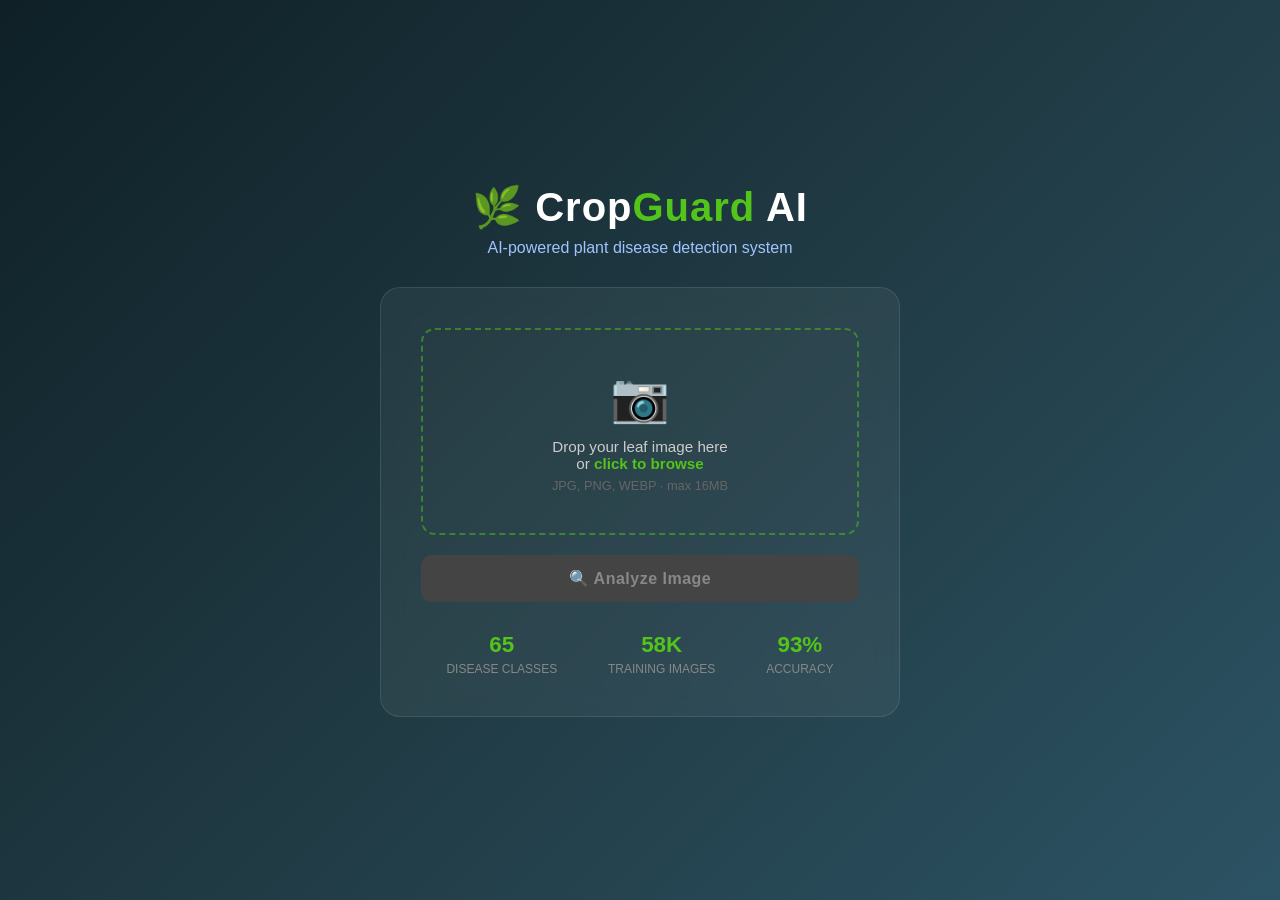
==== templates/index.html @ 98d532a9 "Initial commit" ====
<!DOCTYPE html>
<html lang="en">
<head>
  <meta charset="UTF-8"/>
  <meta name="viewport" content="width=device-width, initial-scale=1.0"/>
  <title>CropGuard AI - Plant Disease Detection</title>
  <style>
    * { box-sizing: border-box; margin: 0; padding: 0; }
    body {
      font-family: 'Segoe UI', sans-serif;
      background: linear-gradient(135deg, #0f2027, #203a43, #2c5364);
      min-height: 100vh;
      display: flex;
      flex-direction: column;
      align-items: center;
      justify-content: center;
      padding: 20px;
    }
    .header {
      text-align: center;
      margin-bottom: 30px;
    }
    .header h1 {
      font-size: 2.5rem;
      color: #fff;
      font-weight: 700;
      letter-spacing: 1px;
    }
    .header h1 span { color: #52c41a; }
    .header p {
      color: #a0c4ff;
      margin-top: 8px;
      font-size: 1rem;
    }
    .card {
      background: rgba(255,255,255,0.05);
      backdrop-filter: blur(12px);
      border: 1px solid rgba(255,255,255,0.1);
      border-radius: 20px;
      padding: 40px;
      max-width: 520px;
      width: 100%;
      text-align: center;
    }
    .upload-area {
      border: 2px dashed rgba(82,196,26,0.5);
      border-radius: 14px;
      padding: 40px 20px;
      cursor: pointer;
      margin-bottom: 20px;
      transition: all 0.3s;
    }
    .upload-area:hover {
      border-color: #52c41a;
      background: rgba(82,196,26,0.05);
    }
    .upload-icon { font-size: 3rem; margin-bottom: 12px; }
    .upload-area p { color: #ccc; font-size: 0.95rem; }
    .upload-area small { color: #666; font-size: 0.8rem; margin-top: 6px; display: block; }
    input[type="file"] { display: none; }
    #preview {
      width: 100%;
      max-height: 220px;
      object-fit: cover;
      border-radius: 12px;
      margin-bottom: 20px;
      display: none;
      border: 2px solid rgba(82,196,26,0.3);
    }
    .btn {
      background: linear-gradient(135deg, #52c41a, #237804);
      color: white;
      border: none;
      padding: 14px;
      border-radius: 10px;
      font-size: 1rem;
      font-weight: 600;
      cursor: pointer;
      width: 100%;
      transition: opacity 0.2s;
      letter-spacing: 0.5px;
    }
    .btn:hover:not(:disabled) { opacity: 0.9; }
    .btn:disabled { background: #444; cursor: not-allowed; color: #888; }
    .stats {
      display: flex;
      justify-content: space-around;
      margin-top: 30px;
    }
    .stat { text-align: center; }
    .stat .num { font-size: 1.4rem; font-weight: 700; color: #52c41a; }
    .stat .label { font-size: 0.75rem; color: #888; margin-top: 4px; }
  </style>
</head>
<body>
  <div class="header">
    <h1>🌿 Crop<span>Guard</span> AI</h1>
    <p>AI-powered plant disease detection system</p>
  </div>

  <div class="card">
    <form action="/predict" method="POST" enctype="multipart/form-data">
      <div class="upload-area" onclick="document.getElementById('fileInput').click()">
        <div class="upload-icon">📷</div>
        <p>Drop your leaf image here</p>
        <p>or <strong style="color:#52c41a">click to browse</strong></p>
        <small>JPG, PNG, WEBP · max 16MB</small>
      </div>
      <input type="file" id="fileInput" name="file" accept="image/*" onchange="previewImage(this)"/>
      <img id="preview" src="" alt="Preview"/>
      <button type="submit" class="btn" id="submitBtn" disabled>🔍 Analyze Image</button>
    </form>

    <div class="stats">
      <div class="stat"><div class="num">65</div><div class="label">DISEASE CLASSES</div></div>
      <div class="stat"><div class="num">58K</div><div class="label">TRAINING IMAGES</div></div>
      <div class="stat"><div class="num">93%</div><div class="label">ACCURACY</div></div>
    </div>
  </div>

  <script>
    function previewImage(input) {
      const file = input.files[0];
      if (file) {
        const reader = new FileReader();
        reader.onload = e => {
          const preview = document.getElementById('preview');
          preview.src = e.target.result;
          preview.style.display = 'block';
          document.getElementById('submitBtn').disabled = false;
        };
        reader.readAsDataURL(file);
      }
    }
  </script>
</body>
</html>
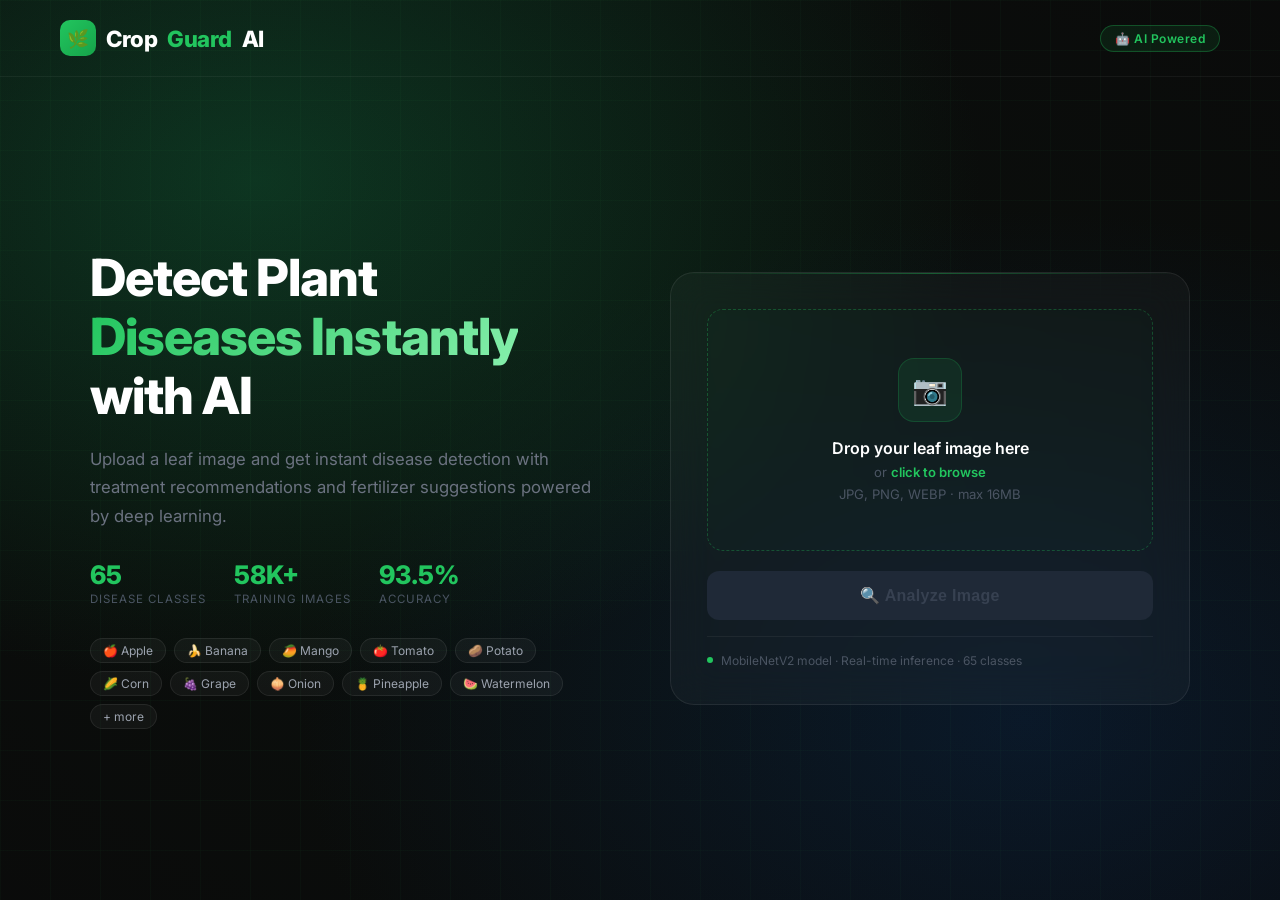
==== commit 9e5dad0c: "Update: modified index.html and result.html templates" ====
--- a/templates/index.html
+++ b/templates/index.html
@@ -5,116 +5,375 @@
   <meta name="viewport" content="width=device-width, initial-scale=1.0"/>
   <title>CropGuard AI - Plant Disease Detection</title>
   <style>
+    @import url('https://fonts.googleapis.com/css2?family=Inter:wght@300;400;500;600;700;800&display=swap');
     * { box-sizing: border-box; margin: 0; padding: 0; }
+
     body {
-      font-family: 'Segoe UI', sans-serif;
-      background: linear-gradient(135deg, #0f2027, #203a43, #2c5364);
+      font-family: 'Inter', 'Segoe UI', sans-serif;
       min-height: 100vh;
+      background: #0a0a0a;
+      overflow-x: hidden;
+    }
+
+    /* Animated background */
+    .bg {
+      position: fixed;
+      top: 0; left: 0;
+      width: 100%; height: 100%;
+      z-index: 0;
+      background: radial-gradient(ellipse at 20% 20%, #0d3320 0%, transparent 50%),
+                  radial-gradient(ellipse at 80% 80%, #0a1628 0%, transparent 50%),
+                  radial-gradient(ellipse at 50% 50%, #0a0a0a 0%, #0a0a0a 100%);
+    }
+
+    .bg::before {
+      content: '';
+      position: absolute;
+      top: -50%; left: -50%;
+      width: 200%; height: 200%;
+      background: radial-gradient(ellipse at center, rgba(34,197,94,0.03) 0%, transparent 60%);
+      animation: pulse 8s ease-in-out infinite;
+    }
+
+    @keyframes pulse {
+      0%, 100% { transform: scale(1); opacity: 0.5; }
+      50% { transform: scale(1.1); opacity: 1; }
+    }
+
+    /* Grid lines */
+    .grid {
+      position: fixed;
+      top: 0; left: 0;
+      width: 100%; height: 100%;
+      z-index: 0;
+      background-image:
+        linear-gradient(rgba(34,197,94,0.03) 1px, transparent 1px),
+        linear-gradient(90deg, rgba(34,197,94,0.03) 1px, transparent 1px);
+      background-size: 50px 50px;
+    }
+
+    .wrapper {
+      position: relative;
+      z-index: 1;
+      min-height: 100vh;
       display: flex;
       flex-direction: column;
+    }
+
+    /* NAV */
+    nav {
+      display: flex;
+      justify-content: space-between;
+      align-items: center;
+      padding: 20px 60px;
+      border-bottom: 1px solid rgba(255,255,255,0.05);
+    }
+
+    .logo {
+      display: flex;
+      align-items: center;
+      gap: 10px;
+      font-size: 1.4rem;
+      font-weight: 800;
+      color: #fff;
+      letter-spacing: -0.5px;
+    }
+
+    .logo-icon {
+      width: 36px; height: 36px;
+      background: linear-gradient(135deg, #22c55e, #16a34a);
+      border-radius: 10px;
+      display: flex;
       align-items: center;
       justify-content: center;
-      padding: 20px;
-    }
-    .header {
+      font-size: 1.1rem;
+    }
+
+    .logo span { color: #22c55e; }
+
+    .badge {
+      background: rgba(34,197,94,0.1);
+      border: 1px solid rgba(34,197,94,0.3);
+      color: #22c55e;
+      padding: 5px 14px;
+      border-radius: 20px;
+      font-size: 0.75rem;
+      font-weight: 600;
+      letter-spacing: 0.5px;
+    }
+
+    /* HERO */
+    .hero {
+      flex: 1;
+      display: flex;
+      align-items: center;
+      justify-content: center;
+      padding: 40px 20px;
+    }
+
+    .hero-inner {
+      display: grid;
+      grid-template-columns: 1fr 1fr;
+      gap: 60px;
+      max-width: 1100px;
+      width: 100%;
+      align-items: center;
+    }
+
+    .hero-left h1 {
+      font-size: 3.2rem;
+      font-weight: 800;
+      color: #fff;
+      line-height: 1.15;
+      letter-spacing: -1px;
+      margin-bottom: 20px;
+    }
+
+    .hero-left h1 .highlight {
+      background: linear-gradient(135deg, #22c55e, #86efac);
+      -webkit-background-clip: text;
+      -webkit-text-fill-color: transparent;
+      background-clip: text;
+    }
+
+    .hero-left p {
+      color: #6b7280;
+      font-size: 1.05rem;
+      line-height: 1.7;
+      margin-bottom: 32px;
+    }
+
+    .stats-row {
+      display: flex;
+      gap: 28px;
+      margin-bottom: 32px;
+    }
+
+    .stat-item { text-align: left; }
+    .stat-item .num {
+      font-size: 1.6rem;
+      font-weight: 800;
+      color: #22c55e;
+      line-height: 1;
+    }
+    .stat-item .lbl {
+      font-size: 0.72rem;
+      color: #4b5563;
+      text-transform: uppercase;
+      letter-spacing: 1px;
+      margin-top: 4px;
+    }
+
+    .crops-row {
+      display: flex;
+      flex-wrap: wrap;
+      gap: 8px;
+    }
+
+    .crop-tag {
+      background: rgba(255,255,255,0.04);
+      border: 1px solid rgba(255,255,255,0.08);
+      color: #9ca3af;
+      padding: 4px 12px;
+      border-radius: 20px;
+      font-size: 0.75rem;
+    }
+
+    /* UPLOAD CARD */
+    .upload-card {
+      background: rgba(255,255,255,0.03);
+      border: 1px solid rgba(255,255,255,0.08);
+      border-radius: 24px;
+      padding: 36px;
+      backdrop-filter: blur(20px);
+      position: relative;
+      overflow: hidden;
+    }
+
+    .upload-card::before {
+      content: '';
+      position: absolute;
+      top: 0; left: 0; right: 0;
+      height: 1px;
+      background: linear-gradient(90deg, transparent, rgba(34,197,94,0.4), transparent);
+    }
+
+    .upload-zone {
+      border: 1.5px dashed rgba(34,197,94,0.3);
+      border-radius: 16px;
+      padding: 48px 24px;
       text-align: center;
-      margin-bottom: 30px;
-    }
-    .header h1 {
-      font-size: 2.5rem;
+      cursor: pointer;
+      transition: all 0.3s;
+      background: rgba(34,197,94,0.02);
+      margin-bottom: 20px;
+      position: relative;
+    }
+
+    .upload-zone:hover {
+      border-color: #22c55e;
+      background: rgba(34,197,94,0.05);
+    }
+
+    .upload-zone-icon {
+      width: 64px; height: 64px;
+      background: rgba(34,197,94,0.1);
+      border-radius: 16px;
+      display: flex;
+      align-items: center;
+      justify-content: center;
+      font-size: 1.8rem;
+      margin: 0 auto 16px;
+      border: 1px solid rgba(34,197,94,0.2);
+    }
+
+    .upload-zone h3 {
       color: #fff;
-      font-weight: 700;
-      letter-spacing: 1px;
-    }
-    .header h1 span { color: #52c41a; }
-    .header p {
-      color: #a0c4ff;
-      margin-top: 8px;
       font-size: 1rem;
-    }
-    .card {
-      background: rgba(255,255,255,0.05);
-      backdrop-filter: blur(12px);
-      border: 1px solid rgba(255,255,255,0.1);
-      border-radius: 20px;
-      padding: 40px;
-      max-width: 520px;
-      width: 100%;
-      text-align: center;
-    }
-    .upload-area {
-      border: 2px dashed rgba(82,196,26,0.5);
-      border-radius: 14px;
-      padding: 40px 20px;
-      cursor: pointer;
-      margin-bottom: 20px;
-      transition: all 0.3s;
-    }
-    .upload-area:hover {
-      border-color: #52c41a;
-      background: rgba(82,196,26,0.05);
-    }
-    .upload-icon { font-size: 3rem; margin-bottom: 12px; }
-    .upload-area p { color: #ccc; font-size: 0.95rem; }
-    .upload-area small { color: #666; font-size: 0.8rem; margin-top: 6px; display: block; }
+      font-weight: 600;
+      margin-bottom: 6px;
+    }
+
+    .upload-zone p {
+      color: #4b5563;
+      font-size: 0.82rem;
+    }
+
+    .upload-zone .browse {
+      color: #22c55e;
+      font-weight: 600;
+    }
+
     input[type="file"] { display: none; }
+
     #preview {
       width: 100%;
-      max-height: 220px;
+      max-height: 180px;
       object-fit: cover;
       border-radius: 12px;
-      margin-bottom: 20px;
+      margin-bottom: 16px;
       display: none;
-      border: 2px solid rgba(82,196,26,0.3);
-    }
-    .btn {
-      background: linear-gradient(135deg, #52c41a, #237804);
-      color: white;
+      border: 1px solid rgba(34,197,94,0.2);
+    }
+
+    .analyze-btn {
+      width: 100%;
+      padding: 15px;
+      background: linear-gradient(135deg, #22c55e, #16a34a);
+      color: #fff;
       border: none;
-      padding: 14px;
-      border-radius: 10px;
+      border-radius: 12px;
       font-size: 1rem;
-      font-weight: 600;
+      font-weight: 700;
       cursor: pointer;
-      width: 100%;
-      transition: opacity 0.2s;
-      letter-spacing: 0.5px;
-    }
-    .btn:hover:not(:disabled) { opacity: 0.9; }
-    .btn:disabled { background: #444; cursor: not-allowed; color: #888; }
-    .stats {
-      display: flex;
-      justify-content: space-around;
-      margin-top: 30px;
-    }
-    .stat { text-align: center; }
-    .stat .num { font-size: 1.4rem; font-weight: 700; color: #52c41a; }
-    .stat .label { font-size: 0.75rem; color: #888; margin-top: 4px; }
+      transition: all 0.3s;
+      letter-spacing: 0.3px;
+      position: relative;
+      overflow: hidden;
+    }
+
+    .analyze-btn::before {
+      content: '';
+      position: absolute;
+      top: 0; left: -100%;
+      width: 100%; height: 100%;
+      background: linear-gradient(90deg, transparent, rgba(255,255,255,0.1), transparent);
+      transition: left 0.5s;
+    }
+
+    .analyze-btn:hover::before { left: 100%; }
+    .analyze-btn:hover:not(:disabled) { transform: translateY(-1px); box-shadow: 0 8px 25px rgba(34,197,94,0.3); }
+    .analyze-btn:disabled { background: #1f2937; color: #374151; cursor: not-allowed; }
+
+    .card-footer {
+      display: flex;
+      align-items: center;
+      gap: 8px;
+      margin-top: 16px;
+      padding-top: 16px;
+      border-top: 1px solid rgba(255,255,255,0.05);
+    }
+
+    .card-footer span { font-size: 0.75rem; color: #4b5563; }
+    .dot { width: 6px; height: 6px; border-radius: 50%; background: #22c55e; animation: blink 2s infinite; }
+    @keyframes blink { 0%,100%{opacity:1} 50%{opacity:0.3} }
+
+    @media(max-width:768px){
+      nav { padding: 16px 20px; }
+      .hero-inner { grid-template-columns: 1fr; gap: 32px; }
+      .hero-left h1 { font-size: 2rem; }
+    }
   </style>
 </head>
 <body>
-  <div class="header">
-    <h1>🌿 Crop<span>Guard</span> AI</h1>
-    <p>AI-powered plant disease detection system</p>
-  </div>
-
-  <div class="card">
-    <form action="/predict" method="POST" enctype="multipart/form-data">
-      <div class="upload-area" onclick="document.getElementById('fileInput').click()">
-        <div class="upload-icon">📷</div>
-        <p>Drop your leaf image here</p>
-        <p>or <strong style="color:#52c41a">click to browse</strong></p>
-        <small>JPG, PNG, WEBP · max 16MB</small>
+  <div class="bg"></div>
+  <div class="grid"></div>
+
+  <div class="wrapper">
+    <nav>
+      <div class="logo">
+        <div class="logo-icon">🌿</div>
+        Crop<span>Guard</span> AI
       </div>
-      <input type="file" id="fileInput" name="file" accept="image/*" onchange="previewImage(this)"/>
-      <img id="preview" src="" alt="Preview"/>
-      <button type="submit" class="btn" id="submitBtn" disabled>🔍 Analyze Image</button>
-    </form>
-
-    <div class="stats">
-      <div class="stat"><div class="num">65</div><div class="label">DISEASE CLASSES</div></div>
-      <div class="stat"><div class="num">58K</div><div class="label">TRAINING IMAGES</div></div>
-      <div class="stat"><div class="num">93%</div><div class="label">ACCURACY</div></div>
+      <div class="badge">🤖 AI Powered</div>
+    </nav>
+
+    <div class="hero">
+      <div class="hero-inner">
+        <!-- LEFT -->
+        <div class="hero-left">
+          <h1>Detect Plant<br/><span class="highlight">Diseases Instantly</span><br/>with AI</h1>
+          <p>Upload a leaf image and get instant disease detection with treatment recommendations and fertilizer suggestions powered by deep learning.</p>
+
+          <div class="stats-row">
+            <div class="stat-item">
+              <div class="num">65</div>
+              <div class="lbl">Disease Classes</div>
+            </div>
+            <div class="stat-item">
+              <div class="num">58K+</div>
+              <div class="lbl">Training Images</div>
+            </div>
+            <div class="stat-item">
+              <div class="num">93.5%</div>
+              <div class="lbl">Accuracy</div>
+            </div>
+          </div>
+
+          <div class="crops-row">
+            <span class="crop-tag">🍎 Apple</span>
+            <span class="crop-tag">🍌 Banana</span>
+            <span class="crop-tag">🥭 Mango</span>
+            <span class="crop-tag">🍅 Tomato</span>
+            <span class="crop-tag">🥔 Potato</span>
+            <span class="crop-tag">🌽 Corn</span>
+            <span class="crop-tag">🍇 Grape</span>
+            <span class="crop-tag">🧅 Onion</span>
+            <span class="crop-tag">🍍 Pineapple</span>
+            <span class="crop-tag">🍉 Watermelon</span>
+            <span class="crop-tag">+ more</span>
+          </div>
+        </div>
+
+        <!-- RIGHT -->
+        <div class="upload-card">
+          <form action="/predict" method="POST" enctype="multipart/form-data">
+            <div class="upload-zone" onclick="document.getElementById('fileInput').click()">
+              <div class="upload-zone-icon">📷</div>
+              <h3>Drop your leaf image here</h3>
+              <p>or <span class="browse">click to browse</span></p>
+              <p style="margin-top:6px;">JPG, PNG, WEBP · max 16MB</p>
+            </div>
+            <input type="file" id="fileInput" name="file" accept="image/*" onchange="previewImage(this)"/>
+            <img id="preview" src="" alt="Preview"/>
+            <button type="submit" class="analyze-btn" id="submitBtn" disabled>🔍 Analyze Image</button>
+            <div class="card-footer">
+              <div class="dot"></div>
+              <span>MobileNetV2 model · Real-time inference · 65 classes</span>
+            </div>
+          </form>
+        </div>
+      </div>
     </div>
   </div>
 
@@ -125,8 +384,10 @@
         const reader = new FileReader();
         reader.onload = e => {
           const preview = document.getElementById('preview');
+          const zone = document.querySelector('.upload-zone');
           preview.src = e.target.result;
           preview.style.display = 'block';
+          zone.style.display = 'none';
           document.getElementById('submitBtn').disabled = false;
         };
         reader.readAsDataURL(file);
